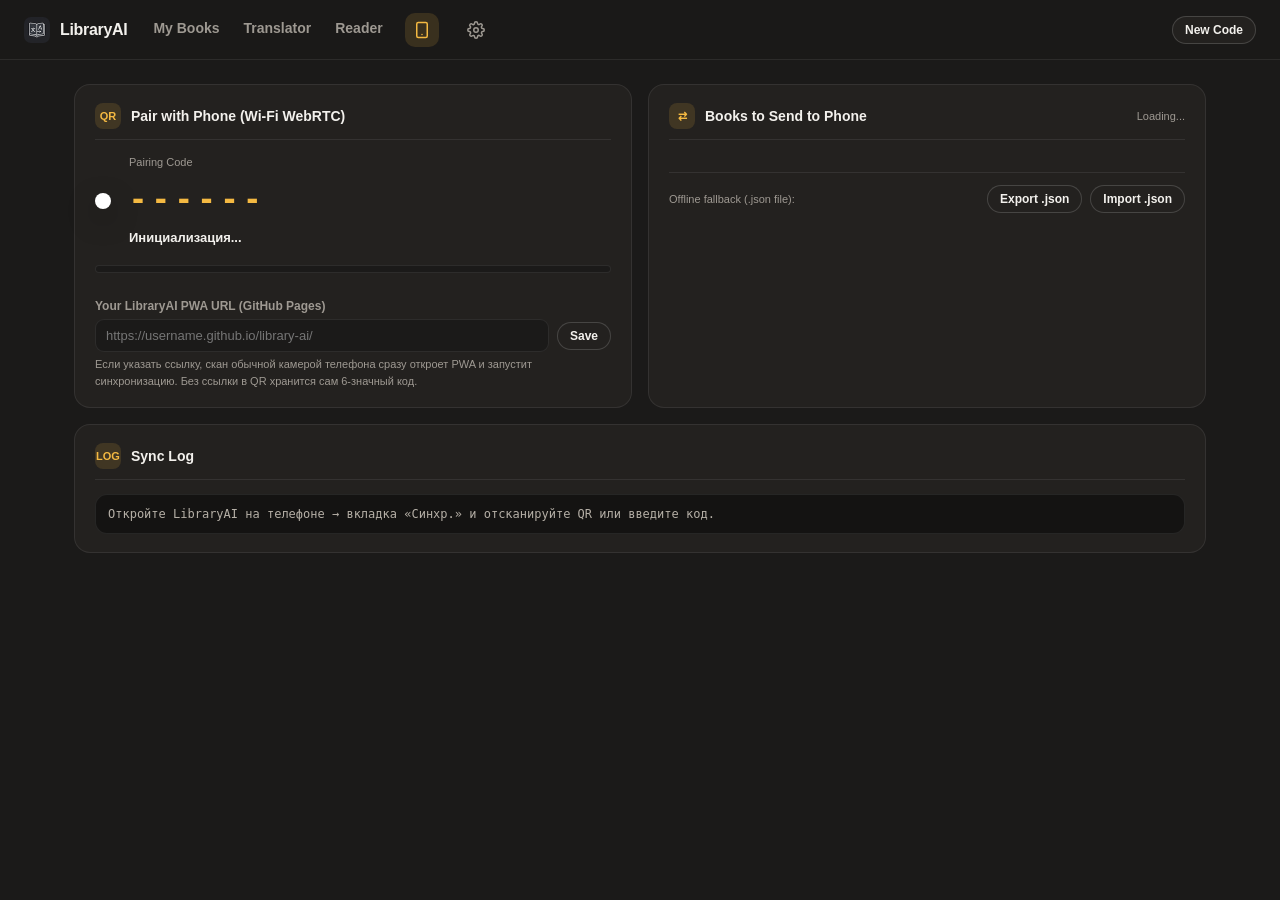
==== extension/sync.html @ 348790d8 "5.3" ====
<!DOCTYPE html>
<html lang="ru">
<head>
  <meta charset="UTF-8">
  <title>Синхронизация — LibraryAI</title>
  <link rel="stylesheet" href="styles.css">
</head>
<body>
  <header class="topbar">
    <div class="brand-nav">
      <a href="library.html" class="brand">
        <img src="icons/icon48.png" alt="">
        <span>LibraryAI</span>
      </a>
      <nav class="nav-links">
        <a href="library.html">Мои книги</a>
        <a href="app.html">Переводчик</a>
        <a href="reader.html">Чтение</a>
        <a href="sync.html" class="nav-gear active" title="Синхронизация с телефоном" aria-label="Синхронизация с телефоном">
          <svg width="18" height="18" viewBox="0 0 24 24" fill="none" stroke="currentColor" stroke-width="2" stroke-linecap="round" stroke-linejoin="round"><rect x="5" y="2" width="14" height="20" rx="2" ry="2"/><line x1="12" y1="18" x2="12.01" y2="18"/></svg>
        </a>
        <a href="options.html" class="nav-gear" title="Настройки" aria-label="Настройки">
          <svg width="18" height="18" viewBox="0 0 24 24" fill="none" stroke="currentColor" stroke-width="2" stroke-linecap="round" stroke-linejoin="round"><circle cx="12" cy="12" r="3"/><path d="M19.4 15a1.65 1.65 0 0 0 .33 1.82l.06.06a2 2 0 1 1-2.83 2.83l-.06-.06a1.65 1.65 0 0 0-1.82-.33 1.65 1.65 0 0 0-1 1.51V21a2 2 0 1 1-4 0v-.09A1.65 1.65 0 0 0 9 19.4a1.65 1.65 0 0 0-1.82.33l-.06.06a2 2 0 1 1-2.83-2.83l.06-.06a1.65 1.65 0 0 0 .33-1.82 1.65 1.65 0 0 0-1.51-1H3a2 2 0 1 1 0-4h.09A1.65 1.65 0 0 0 4.6 9a1.65 1.65 0 0 0-.33-1.82l-.06-.06a2 2 0 1 1 2.83-2.83l.06.06a1.65 1.65 0 0 0 1.82.33H9a1.65 1.65 0 0 0 1-1.51V3a2 2 0 1 1 4 0v.09a1.65 1.65 0 0 0 1 1.51 1.65 1.65 0 0 0 1.82-.33l.06-.06a2 2 0 1 1 2.83 2.83l-.06.06a1.65 1.65 0 0 0-.33 1.82V9c.26.6.85 1 1.51 1H21a2 2 0 1 1 0 4h-.09a1.65 1.65 0 0 0-1.51 1z"/></svg>
        </a>
      </nav>
    </div>
    <div class="topbar-actions">
      <button id="refreshCodeBtn" class="btn btn-sm" type="button">Новый код</button>
    </div>
  </header>

  <main class="options-page">
    <div class="options-grid">
      <!-- Плитка 1: QR и код сопряжения -->
      <section class="tile-card">
        <div class="tile-head">
          <span class="tile-num">QR</span>
          <h3 class="tile-title">Сопряжение с телефоном (Wi-Fi WebRTC)</h3>
        </div>

        <div class="sync-qr-wrap">
          <div id="qrBox" class="sync-qr-box"></div>
          <div class="sync-code-meta">
            <div class="hint" style="margin:0;">Код сопряжения</div>
            <div id="pairCodeDisplay" class="sync-code-big">------</div>
            <div id="syncStatus" class="sync-status">Инициализация...</div>
          </div>
        </div>

        <div class="progress-wrap" style="margin-top:12px;">
          <div id="syncProgressBar" class="progress-bar"></div>
        </div>

        <div class="field" style="margin-top:12px;">
          <label for="pwaUrlInput">Ссылка на ваш LibraryAI PWA (GitHub Pages)</label>
          <div class="row">
            <input id="pwaUrlInput" type="text" placeholder="https://username.github.io/library-ai/">
            <button id="savePwaUrlBtn" class="btn btn-sm" type="button" style="flex:0 0 auto;">Сохранить</button>
          </div>
          <div class="hint">Если указать ссылку, скан обычной камерой телефона сразу откроет PWA и запустит синхронизацию. Без ссылки в QR хранится сам 6-значный код.</div>
        </div>
      </section>

      <!-- Плитка 2: Книги для синхронизации + ручной бэкап -->
      <section class="tile-card">
        <div class="tile-head" style="justify-content:space-between;">
          <div style="display:flex;align-items:center;gap:10px;">
            <span class="tile-num">⇄</span>
            <h3 class="tile-title">Книги для отправки на телефон</h3>
          </div>
          <span id="syncBooksSummary" class="hint" style="margin:0;">Загрузка...</span>
        </div>

        <div id="syncBookList" class="sync-book-list"></div>

        <div style="border-top:1px solid var(--border);margin-top:12px;padding-top:12px;display:flex;flex-wrap:wrap;gap:8px;align-items:center;justify-content:space-between;">
          <span class="hint" style="margin:0;">Запасной способ без сети (файл .json):</span>
          <div class="controls-group">
            <button id="exportBackupBtn" class="btn btn-sm" type="button">Экспорт .json</button>
            <button id="importBackupBtn" class="btn btn-sm" type="button">Импорт .json</button>
            <input id="importBackupInput" type="file" accept=".json" class="hidden">
          </div>
        </div>
      </section>

      <!-- Плитка 3: Лог синхронизации -->
      <section class="tile-card tile-wide">
        <div class="tile-head">
          <span class="tile-num">LOG</span>
          <h3 class="tile-title">Журнал синхронизации</h3>
        </div>
        <div id="syncLog" class="log-box" style="max-height:180px;">
          <div class="log-line">Откройте LibraryAI на телефоне → вкладка «Синхр.» и отсканируйте QR или введите код.</div>
        </div>
      </section>
    </div>
  </main>

  <script type="module" src="sync.js"></script>
</body>
</html>
---- extension/styles.css ----
@view-transition {
  navigation: auto;
}
::view-transition-old(root) {
  animation: vtFadeOut 0.16s ease both;
}
::view-transition-new(root) {
  animation: vtFadeIn 0.22s cubic-bezier(0.22, 1, 0.36, 1) both;
}
@keyframes vtFadeOut {
  from { opacity: 1; }
  to { opacity: 0; }
}
@keyframes vtFadeIn {
  from { opacity: 0; transform: translateY(4px); }
  to { opacity: 1; transform: translateY(0); }
}
@keyframes pageEnter {
  from { opacity: 0; transform: translateY(6px); }
  to { opacity: 1; transform: translateY(0); }
}

/* styles.css — Единый тёплый дизайн Яндекс Книг для режима перевода и настроек */

:root {
  --bg: #1b1a19;
  --surface: #23211f;
  --surface-2: #2a2826;
  --border: rgba(255, 255, 255, 0.08);
  --border-strong: rgba(255, 255, 255, 0.16);
  --text: #f3f1ed;
  --muted: #9e9992;
  --accent: #f3f1ed;
  --accent-text: #191817;
  --accent-warm: #f4b942;
  --success: #6fcf97;
  --warn: #f4b942;
  --danger: #f27474;
  --radius: 12px;
}

* { box-sizing: border-box; }

body {
  margin: 0;
  font-family: -apple-system, BlinkMacSystemFont, "Segoe UI", Roboto, Inter, sans-serif;
  background: var(--bg);
  color: var(--text);
  font-size: 14px;
  line-height: 1.5;
}

.topbar {
  display: flex;
  align-items: center;
  justify-content: space-between;
  padding: 0 24px;
  height: 60px;
  background: rgba(27, 26, 25, 0.94);
  backdrop-filter: blur(12px);
  border-bottom: 1px solid var(--border);
  position: sticky;
  top: 0;
  z-index: 20;
  gap: 16px;
}

.brand-nav {
  display: flex;
  align-items: center;
  gap: 24px;
}

.brand {
  display: flex;
  align-items: center;
  gap: 10px;
  font-weight: 800;
  font-size: 16px;
  text-decoration: none;
  color: var(--text);
  letter-spacing: -0.02em;
}

.brand img {
  width: 26px;
  height: 26px;
  border-radius: 7px;
}

.nav-links {
  display: flex;
  align-items: center;
  gap: 20px;
}

.nav-links a {
  color: var(--muted);
  text-decoration: none;
  font-weight: 600;
  font-size: 14px;
  padding: 19px 2px;
  border-bottom: 2px solid transparent;
  transition: color 0.15s, border-color 0.15s;
}

.nav-links a:hover { color: var(--text); }
.nav-links a.active {
  color: var(--text);
  border-bottom-color: var(--text);
}

.topbar-actions {
  display: flex;
  align-items: center;
  gap: 8px;
}

.pill {
  font-size: 12px;
  padding: 4px 11px;
  border-radius: 999px;
  background: var(--surface);
  border: 1px solid var(--border);
  color: var(--muted);
}

.pill.ok { border-color: rgba(111, 207, 151, 0.45); color: var(--success); }
.pill.warn { border-color: rgba(244, 185, 66, 0.45); color: var(--warn); }

.layout {
  display: grid;
  grid-template-columns: 356px 1fr;
  min-height: calc(100vh - 60px);
}

.sidebar {
  background: var(--surface);
  border-right: 1px solid var(--border);
  padding: 18px 16px;
  display: flex;
  flex-direction: column;
  gap: 14px;
  overflow-y: auto;
  max-height: calc(100vh - 60px);
}

.main {
  padding: 20px 24px;
  display: flex;
  flex-direction: column;
  gap: 16px;
  overflow-y: auto;
  max-height: calc(100vh - 60px);
}

.card {
  background: var(--surface-2);
  border: 1px solid var(--border);
  border-radius: var(--radius);
  padding: 14px 16px;
}

.card-title {
  margin: 0 0 10px;
  font-size: 11px;
  font-weight: 700;
  text-transform: uppercase;
  letter-spacing: 0.06em;
  color: var(--muted);
}

.dropzone {
  border: 1.5px dashed var(--border-strong);
  border-radius: var(--radius);
  padding: 18px 14px;
  text-align: center;
  cursor: pointer;
  transition: border-color 0.2s, background 0.2s;
  background: rgba(255, 255, 255, 0.02);
}

.dropzone:hover, .dropzone.dragover {
  border-color: var(--accent-warm);
  background: rgba(244, 185, 66, 0.06);
}

.dropzone strong { display: block; margin-bottom: 3px; font-size: 13px; }
.dropzone span { font-size: 12px; color: var(--muted); }

.segmented {
  display: grid;
  grid-template-columns: 1fr 1fr;
  background: var(--bg);
  border: 1px solid var(--border);
  border-radius: 999px;
  padding: 3px;
  gap: 3px;
  margin-bottom: 12px;
}

.segmented button {
  border: none;
  background: transparent;
  color: var(--muted);
  padding: 7px 10px;
  border-radius: 999px;
  cursor: pointer;
  font-weight: 700;
  font-size: 12px;
}

.segmented button.active {
  background: var(--text);
  color: #191817;
}

.field { margin-bottom: 10px; }
.field:last-child { margin-bottom: 0; }

.field label {
  display: flex;
  justify-content: space-between;
  align-items: center;
  font-size: 12px;
  color: var(--muted);
  margin-bottom: 4px;
  font-weight: 600;
}

.field input[type="text"],
.field input[type="password"],
.field input[type="number"],
.field select,
.field textarea {
  width: 100%;
  background: var(--bg);
  color: var(--text);
  border: 1px solid var(--border);
  border-radius: 9px;
  padding: 8px 10px;
  font-size: 13px;
  font-family: inherit;
}

.field textarea { resize: vertical; min-height: 76px; }

.field input:focus, .field select:focus, .field textarea:focus {
  outline: none;
  border-color: var(--accent-warm);
}

.row { display: flex; gap: 8px; align-items: center; }
.row > * { flex: 1; }
.hint { font-size: 11px; color: var(--muted); margin-top: 4px; }

.toggle-row {
  display: flex;
  align-items: center;
  justify-content: space-between;
  gap: 10px;
  padding: 6px 0;
}
.toggle-row span { font-size: 13px; }

.switch { position: relative; display: inline-block; width: 40px; height: 22px; flex-shrink: 0; }
.switch input { opacity: 0; width: 0; height: 0; }
.slider { position: absolute; cursor: pointer; inset: 0; background: #44403c; border-radius: 999px; transition: 0.2s; }
.slider::before {
  content: ""; position: absolute; height: 16px; width: 16px; left: 3px; bottom: 3px;
  background: #fff; border-radius: 50%; transition: 0.2s;
}
.switch input:checked + .slider { background: var(--accent-warm); }
.switch input:checked + .slider::before { transform: translateX(18px); }

.chips { display: flex; flex-wrap: wrap; gap: 6px; margin-top: 6px; }
.chip {
  font-size: 11px; padding: 3px 9px; border-radius: 999px;
  background: var(--bg); border: 1px solid var(--border); color: var(--text); cursor: pointer;
}
.chip:hover { border-color: var(--accent-warm); color: var(--accent-warm); }

.btn {
  display: inline-flex; align-items: center; justify-content: center; gap: 6px;
  padding: 8px 16px; border-radius: 999px; border: 1px solid var(--border-strong);
  background: var(--surface); color: var(--text); font-size: 13px; font-weight: 700;
  cursor: pointer; transition: background 0.15s, border-color 0.15s;
}
.btn:hover:not(:disabled) { background: #34312e; }
.btn:disabled { opacity: 0.42; cursor: not-allowed; }

.btn-primary { background: var(--text); border-color: var(--text); color: #191817; }
.btn-primary:hover:not(:disabled) { background: #fff; }
.btn-success { background: rgba(111, 207, 151, 0.15); border-color: rgba(111, 207, 151, 0.45); color: var(--success); }
.btn-warn { background: rgba(244, 185, 66, 0.15); border-color: rgba(244, 185, 66, 0.5); color: var(--warn); }
.btn-danger { background: rgba(242, 116, 116, 0.15); border-color: rgba(242, 116, 116, 0.45); color: var(--danger); }
.btn-sm { padding: 6px 12px; font-size: 12px; }

.progress-wrap {
  background: var(--bg); border-radius: 999px; height: 8px;
  overflow: hidden; border: 1px solid var(--border); margin: 12px 0 6px;
}
.progress-bar {
  height: 100%; width: 0%;
  background: linear-gradient(90deg, #ff7a00, #f4b942);
  transition: width 0.25s ease;
}

.controls-bar { display: flex; flex-wrap: wrap; gap: 8px; align-items: center; justify-content: space-between; }
.controls-group { display: flex; flex-wrap: wrap; gap: 8px; align-items: center; }

.workspace-grid {
  display: grid; grid-template-columns: 260px 1fr; gap: 14px; flex: 1; min-height: 360px;
}

.chapter-pane {
  background: var(--surface); border: 1px solid var(--border);
  border-radius: var(--radius); display: flex; flex-direction: column;
  max-height: 520px; overflow: hidden;
}
.chapter-toolbar {
  padding: 8px 10px; border-bottom: 1px solid var(--border);
  background: var(--surface-2); display: flex; flex-direction: column; gap: 5px;
}
.chapter-toolbar-row {
  display: flex; align-items: center; gap: 5px;
}
.chapter-toolbar-meta {
  font-size: 11px; color: var(--muted);
}
.btn-xs {
  padding: 4px 8px; font-size: 11px; border-radius: 7px;
}
.threshold-input {
  width: 56px; background: var(--bg); color: var(--text);
  border: 1px solid var(--border); border-radius: 7px;
  padding: 3px 6px; font-size: 11px; text-align: center;
}
.threshold-input:focus { outline: none; border-color: var(--accent-warm); }
.threshold-unit { font-size: 11px; color: var(--muted); margin-right: auto; }

.chapter-list {
  flex: 1; overflow-y: auto;
}
.chapter-item {
  padding: 8px 10px; border-bottom: 1px solid var(--border); cursor: pointer;
  display: flex; align-items: center; gap: 8px; font-size: 13px;
}
.chapter-item:hover { background: rgba(255, 255, 255, 0.04); }
.chapter-item.active { background: rgba(244, 185, 66, 0.12); border-left: 3px solid var(--accent-warm); }
.chapter-item.skipped { opacity: 0.48; }
.chapter-item.skipped .chapter-title { text-decoration: line-through; color: var(--muted); }
.chapter-check {
  accent-color: var(--accent-warm); width: 14px; height: 14px;
  cursor: pointer; flex-shrink: 0; margin: 0;
}
.chapter-title { flex: 1; min-width: 0; overflow: hidden; text-overflow: ellipsis; white-space: nowrap; }
.chapter-status { font-size: 11px; flex-shrink: 0; }

.preview-title-wrap {
  display: flex; align-items: baseline; gap: 8px; min-width: 0; flex: 1;
}
.preview-title-wrap strong {
  overflow: hidden; text-overflow: ellipsis; white-space: nowrap;
}
.preview-chars {
  font-size: 11px; color: var(--muted); flex-shrink: 0;
}
.preview-actions {
  display: flex; align-items: center; gap: 6px; flex-shrink: 0;
}

.preview-pane {
  background: var(--surface); border: 1px solid var(--border);
  border-radius: var(--radius); display: flex; flex-direction: column; max-height: 520px;
}
.preview-header {
  padding: 10px 14px; border-bottom: 1px solid var(--border);
  display: flex; justify-content: space-between; align-items: center; gap: 8px;
}
.preview-split { display: grid; grid-template-columns: 1fr 1fr; flex: 1; overflow: hidden; }
.preview-col {
  padding: 16px; overflow-y: auto; font-family: Georgia, "Times New Roman", serif;
  font-size: 15px; line-height: 1.68; white-space: pre-wrap;
}
.preview-col:first-child { border-right: 1px solid var(--border); color: var(--muted); }

.log-box {
  background: #141312; border: 1px solid var(--border); border-radius: var(--radius);
  padding: 10px 12px; font-family: ui-monospace, SFMono-Regular, Menlo, Consolas, monospace;
  font-size: 12px; color: #b5afa6; max-height: 130px; overflow-y: auto;
}
.log-line.err { color: var(--danger); }
.log-line.ok { color: var(--success); }

.modal-backdrop {
  position: fixed; inset: 0; background: rgba(0, 0, 0, 0.65);
  display: flex; align-items: center; justify-content: center; z-index: 100; padding: 20px;
}
.modal-card {
  width: 680px; max-width: 100%; max-height: 82vh; background: var(--surface);
  border: 1px solid var(--border); border-radius: 16px; display: flex; flex-direction: column;
  overflow: hidden; box-shadow: 0 20px 50px rgba(0, 0, 0, 0.6);
}
.modal-header { padding: 14px 18px; border-bottom: 1px solid var(--border); display: flex; align-items: center; justify-content: space-between; gap: 12px; }
.modal-body { padding: 16px 18px; overflow-y: auto; display: flex; flex-direction: column; gap: 10px; }
.modal-footer { padding: 12px 18px; border-top: 1px solid var(--border); display: flex; align-items: center; justify-content: space-between; gap: 10px; }
.history-item {
  background: var(--surface-2); border: 1px solid var(--border); border-radius: 10px;
  padding: 12px 14px; display: flex; align-items: center; justify-content: space-between; gap: 12px;
}
.history-meta { min-width: 0; flex: 1; }
.history-title { font-weight: 700; font-size: 14px; overflow: hidden; text-overflow: ellipsis; white-space: nowrap; }
.history-sub { font-size: 12px; color: var(--muted); margin-top: 2px; }

details summary { cursor: pointer; font-weight: 700; font-size: 13px; color: var(--accent-warm); user-select: none; }
.hidden { display: none !important; }

@media (max-width: 980px) {
  .layout { grid-template-columns: 1fr; }
  .sidebar, .main { max-height: none; }
  .workspace-grid, .preview-split { grid-template-columns: 1fr; }
}


.nav-links a.nav-gear {
  display: inline-flex;
  align-items: center;
  justify-content: center;
  width: 34px;
  height: 34px;
  padding: 0;
  border-radius: 10px;
  border-bottom: none;
  color: var(--muted);
  transition: color 0.15s, background 0.15s, transform 0.2s;
}
.nav-links a.nav-gear:hover {
  color: var(--text);
  background: rgba(255, 255, 255, 0.08);
}
.nav-links a.nav-gear:hover svg {
  transform: rotate(30deg);
}
.nav-links a.nav-gear svg {
  transition: transform 0.25s ease;
}
.nav-links a.nav-gear.active {
  color: var(--accent-warm);
  background: rgba(244, 185, 66, 0.14);
}

.layout, .options-page {
  animation: pageEnter 0.22s cubic-bezier(0.22, 1, 0.36, 1);
}

.chapter-list.dragging-checks {
  user-select: none;
  -webkit-user-select: none;
}

/* Плиточный редизайн настроек */
.options-page {
  max-width: 1180px;
  margin: 24px auto 60px;
  padding: 0 24px;
}

.options-grid {
  display: grid;
  grid-template-columns: repeat(2, minmax(0, 1fr));
  gap: 16px;
  align-items: stretch;
}

.tile-card {
  background: var(--surface);
  border: 1px solid var(--border);
  border-radius: 16px;
  padding: 18px 20px;
  display: flex;
  flex-direction: column;
  gap: 6px;
  transition: border-color 0.18s, transform 0.18s;
}

.tile-card:hover {
  border-color: var(--border-strong);
}

.tile-head {
  display: flex;
  align-items: center;
  gap: 10px;
  margin-bottom: 8px;
  padding-bottom: 10px;
  border-bottom: 1px solid var(--border);
}

.tile-num {
  display: inline-flex;
  align-items: center;
  justify-content: center;
  width: 26px;
  height: 26px;
  border-radius: 8px;
  background: rgba(244, 185, 66, 0.14);
  color: var(--accent-warm);
  font-size: 11px;
  font-weight: 800;
  flex-shrink: 0;
}

.tile-title {
  margin: 0;
  font-size: 14px;
  font-weight: 700;
  color: var(--text);
}

@media (max-width: 860px) {
  .options-grid {
    grid-template-columns: 1fr;
  }
}


.pill.stats-pill {
  text-decoration: none;
  color: var(--text);
  border-color: rgba(244, 185, 66, 0.28);
  background: rgba(244, 185, 66, 0.08);
  transition: border-color 0.15s, background 0.15s;
}
.pill.stats-pill:hover {
  border-color: var(--accent-warm);
  background: rgba(244, 185, 66, 0.16);
}

.tile-card.tile-wide {
  grid-column: 1 / -1;
}

.stats-grid {
  display: grid;
  grid-template-columns: repeat(4, minmax(0, 1fr));
  gap: 12px;
}

.stat-box {
  background: var(--bg);
  border: 1px solid var(--border);
  border-radius: 12px;
  padding: 14px 16px;
}

.stat-label {
  font-size: 11px;
  color: var(--muted);
  font-weight: 700;
  text-transform: uppercase;
  letter-spacing: 0.04em;
}

.stat-value {
  font-size: 22px;
  font-weight: 800;
  color: var(--accent-warm);
  margin: 4px 0 3px;
  letter-spacing: -0.02em;
}

.stat-sub {
  font-size: 11px;
  color: var(--muted);
}

@media (max-width: 900px) {
  .stats-grid {
    grid-template-columns: repeat(2, minmax(0, 1fr));
  }
}


/* Кастомный тонкий скроллбар */
* {
  scrollbar-width: thin;
  scrollbar-color: rgba(255, 255, 255, 0.16) transparent;
}
::-webkit-scrollbar {
  width: 8px;
  height: 8px;
}
::-webkit-scrollbar-track {
  background: transparent;
}
::-webkit-scrollbar-thumb {
  background: rgba(255, 255, 255, 0.15);
  border-radius: 999px;
  border: 2px solid transparent;
  background-clip: content-box;
}
::-webkit-scrollbar-thumb:hover {
  background: rgba(244, 185, 66, 0.55);
  border: 2px solid transparent;
  background-clip: content-box;
}
::-webkit-scrollbar-corner {
  background: transparent;
}

.book-stats-section {
  margin-top: 14px;
  padding-top: 12px;
  border-top: 1px solid var(--border);
}

.book-stats-heading {
  font-size: 12px;
  font-weight: 700;
  color: var(--muted);
  text-transform: uppercase;
  letter-spacing: 0.04em;
  margin-bottom: 8px;
}

.book-stats-list {
  display: flex;
  flex-direction: column;
  gap: 8px;
  max-height: 240px;
  overflow-y: auto;
}

.book-stat-row {
  background: var(--bg);
  border: 1px solid var(--border);
  border-radius: 10px;
  padding: 10px 14px;
  display: flex;
  align-items: center;
  justify-content: space-between;
  gap: 14px;
  flex-wrap: wrap;
}

.book-stat-title {
  font-size: 13px;
  font-weight: 700;
  color: var(--text);
  min-width: 180px;
  flex: 1;
  overflow: hidden;
  text-overflow: ellipsis;
  white-space: nowrap;
}

.book-stat-metrics {
  font-size: 12px;
  color: var(--muted);
}

/* Страница синхронизации с телефоном */
.sync-qr-wrap {
  display: flex;
  align-items: center;
  gap: 18px;
  flex-wrap: wrap;
}
.sync-qr-box {
  background: #ffffff;
  border-radius: 14px;
  padding: 8px;
  display: inline-flex;
  align-items: center;
  justify-content: center;
  box-shadow: 0 10px 28px rgba(0, 0, 0, 0.35);
}
.sync-code-meta {
  display: flex;
  flex-direction: column;
  gap: 6px;
  flex: 1;
  min-width: 160px;
}
.sync-code-big {
  font-family: ui-monospace, SFMono-Regular, Menlo, Consolas, monospace;
  font-size: 30px;
  font-weight: 800;
  letter-spacing: 0.16em;
  color: var(--accent-warm);
}
.sync-status {
  font-size: 13px;
  color: var(--text);
  font-weight: 600;
}
.sync-book-list {
  display: flex;
  flex-direction: column;
  gap: 6px;
  max-height: 260px;
  overflow-y: auto;
}
.sync-book-row {
  display: flex;
  align-items: center;
  gap: 10px;
  padding: 9px 12px;
  background: var(--bg);
  border: 1px solid var(--border);
  border-radius: 10px;
  cursor: pointer;
}
.sync-book-row:hover {
  border-color: var(--border-strong);
}
.sync-book-info {
  min-width: 0;
  flex: 1;
}
.sync-book-title {
  font-size: 13px;
  font-weight: 700;
  overflow: hidden;
  text-overflow: ellipsis;
  white-space: nowrap;
}
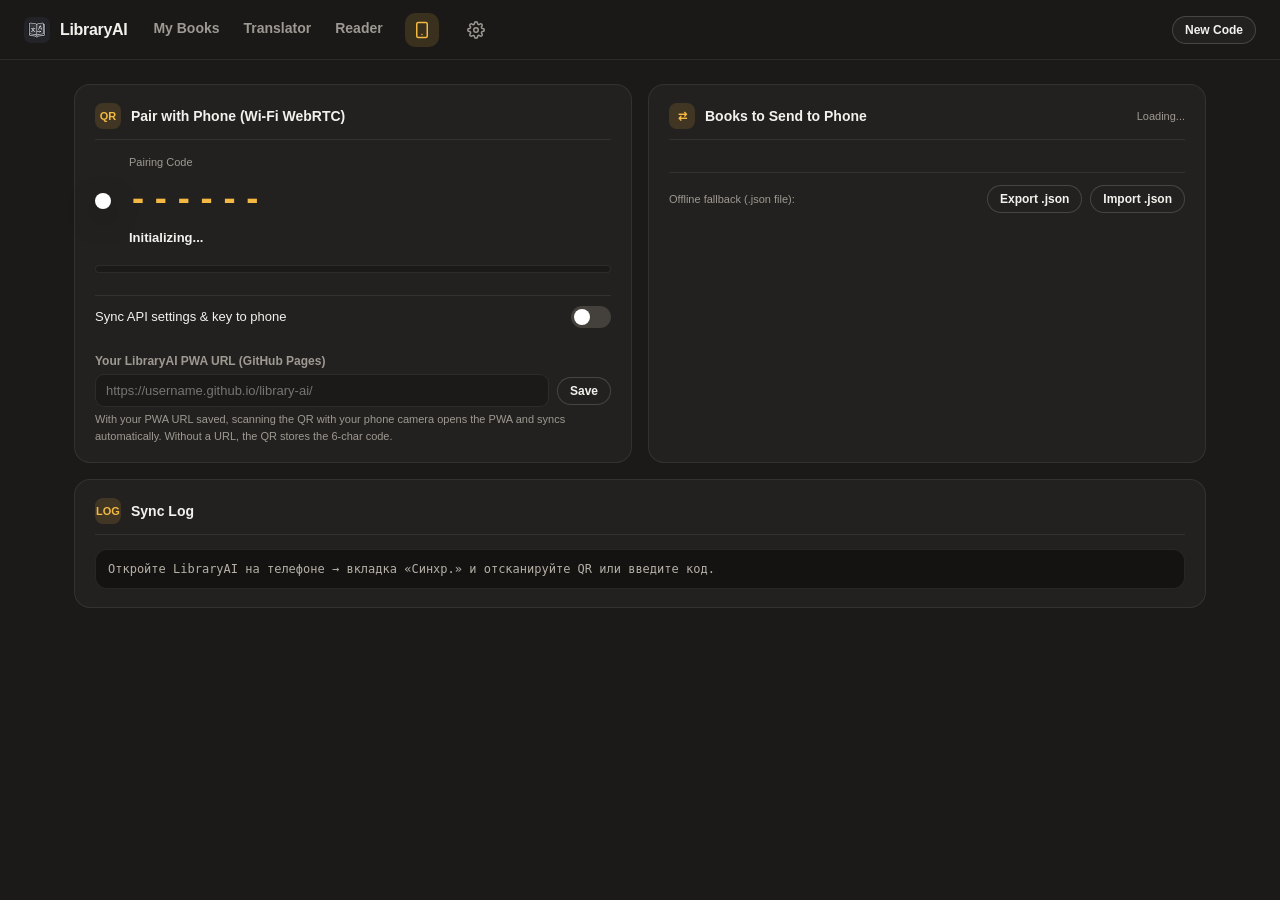
==== commit 202eadda: "5.5" ====
--- a/extension/sync.html
+++ b/extension/sync.html
@@ -51,6 +51,14 @@
           <div id="syncProgressBar" class="progress-bar"></div>
         </div>
 
+        <div class="toggle-row" style="margin-top:10px;padding-top:10px;border-top:1px solid var(--border);">
+          <span>Передать настройки API и ключ на телефон</span>
+          <label class="switch">
+            <input id="syncApiSettingsToggle" type="checkbox">
+            <span class="slider"></span>
+          </label>
+        </div>
+
         <div class="field" style="margin-top:12px;">
           <label for="pwaUrlInput">Ссылка на ваш LibraryAI PWA (GitHub Pages)</label>
           <div class="row">
